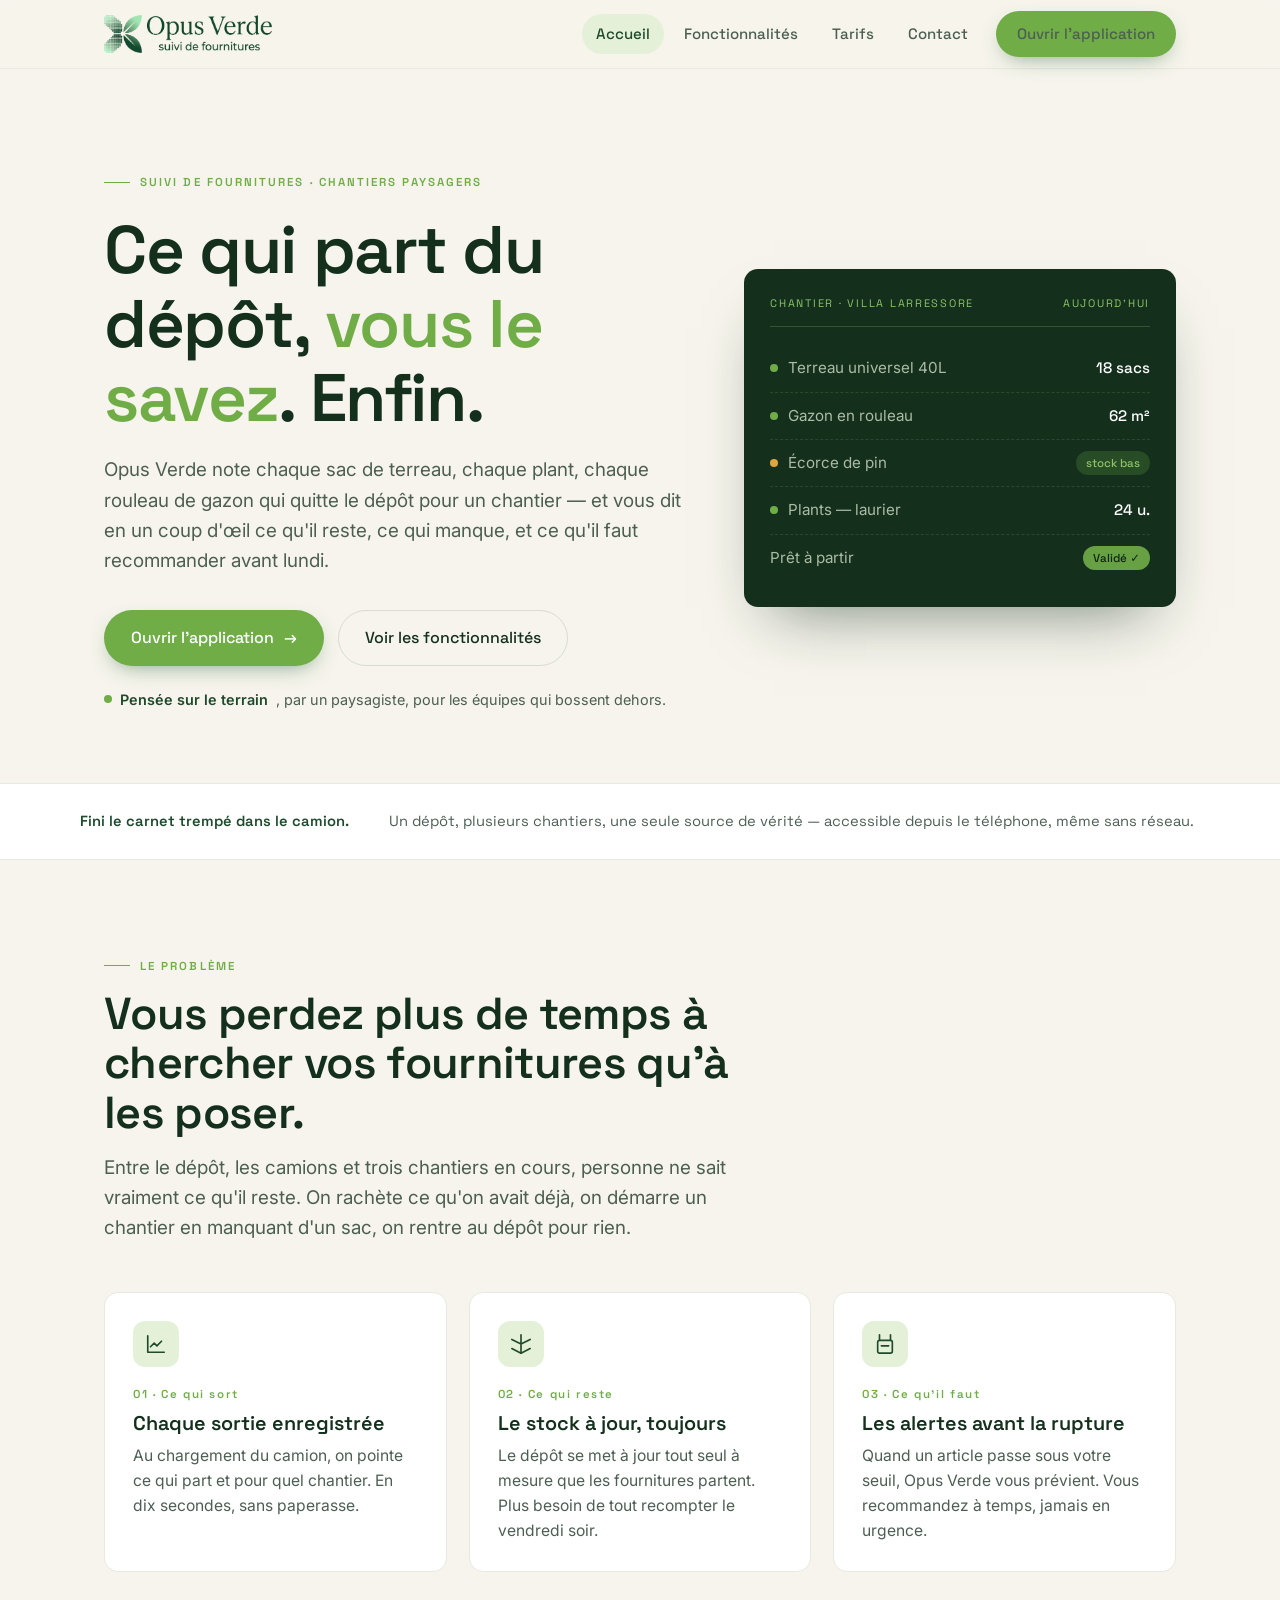
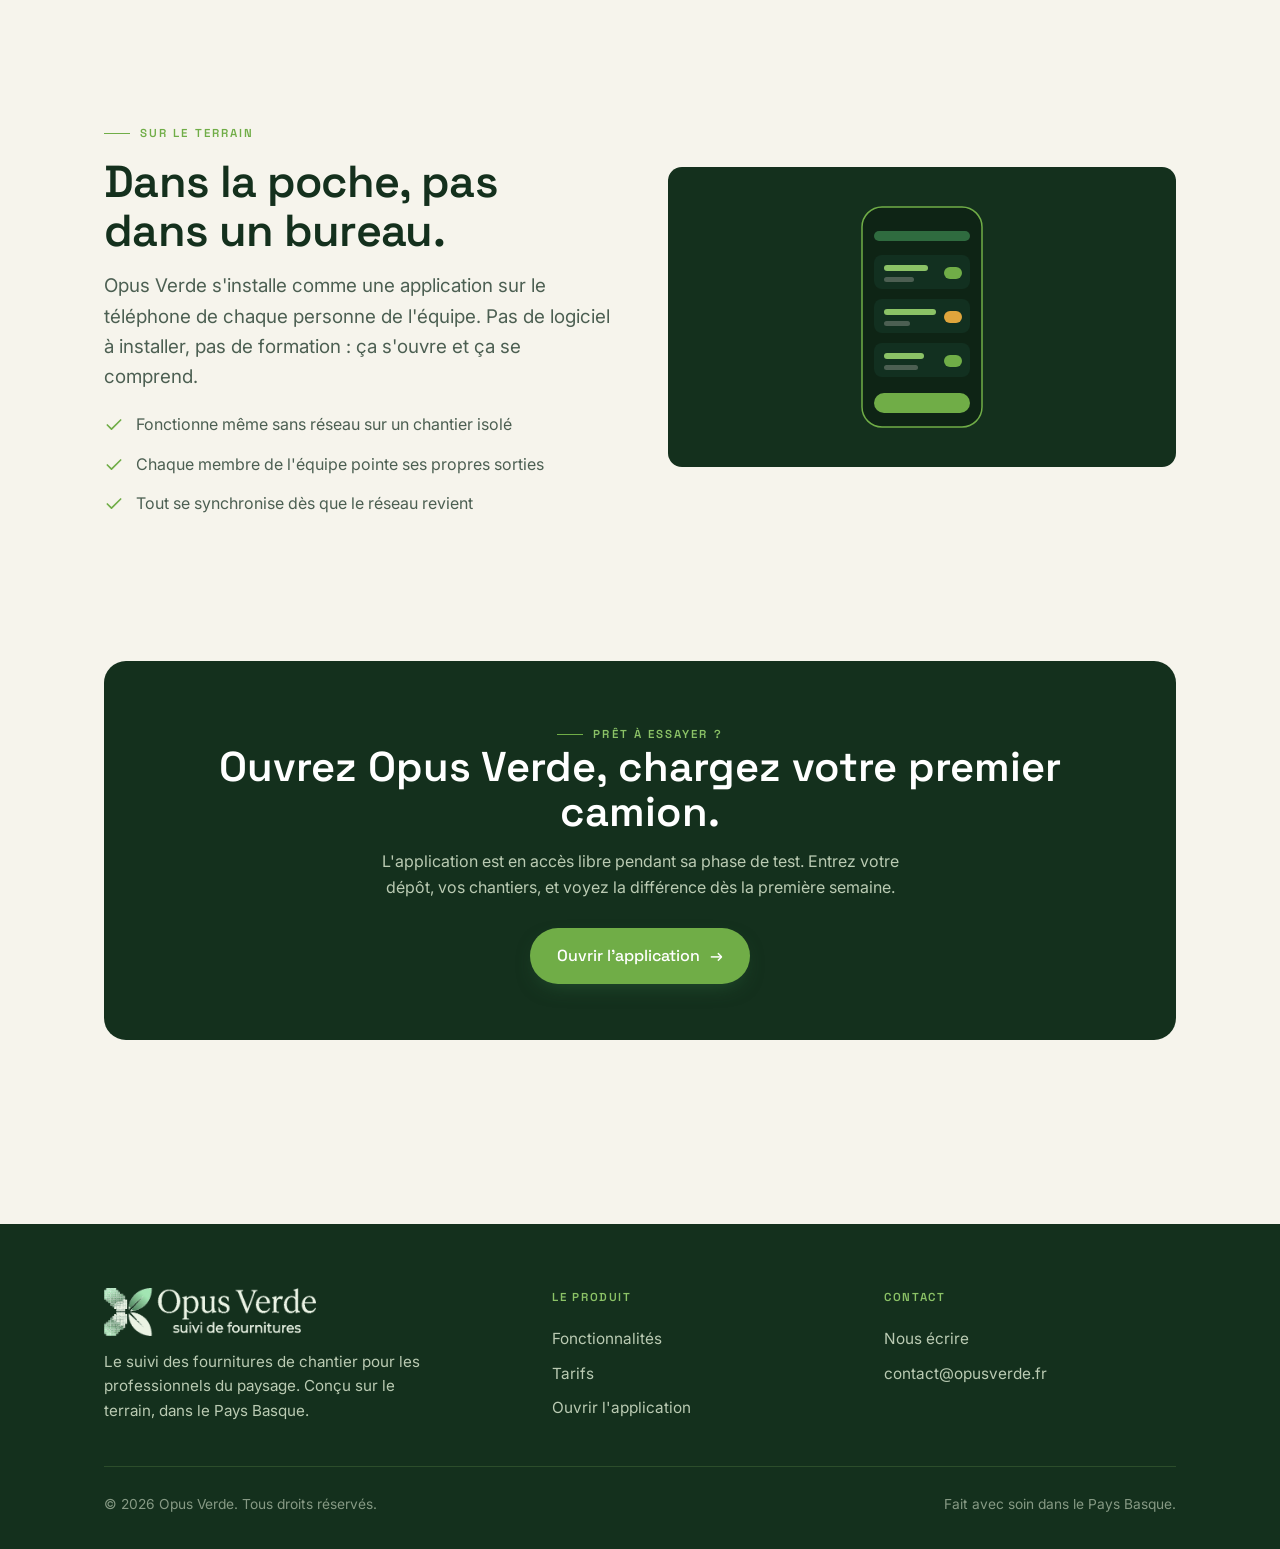
==== index.html @ 8585f1fd "Add files via upload" ====
<!DOCTYPE html>
<html lang="fr">
<head>
<meta charset="UTF-8">
<meta name="viewport" content="width=device-width, initial-scale=1.0">
<title>Opus Verde — Le suivi des fournitures de chantier, enfin sous contrôle</title>
<meta name="description" content="Opus Verde est l'application qui suit vos fournitures de chantier paysager en temps réel : ce qui part, ce qui manque, ce qu'il faut recommander. Conçue par un paysagiste, pour les paysagistes.">
<link rel="preconnect" href="https://fonts.googleapis.com">
<link rel="preconnect" href="https://fonts.gstatic.com" crossorigin>
<link href="https://fonts.googleapis.com/css2?family=Space+Grotesk:wght@400;500;600;700&family=Inter:wght@400;500;600&display=swap" rel="stylesheet">
<link rel="stylesheet" href="styles.css">
</head>
<body>

<header class="site-header">
  <div class="container nav">
    <a href="index.html" class="brand" aria-label="Opus Verde, accueil">
      <img src="logo-opusverde.png" alt="Opus Verde — suivi de fournitures" class="brand__logo">
    </a>
    <button class="nav__toggle" aria-label="Ouvrir le menu" aria-expanded="false">
      <svg width="20" height="20" viewBox="0 0 24 24" fill="none" stroke="currentColor" stroke-width="2" stroke-linecap="round"><path d="M4 6h16M4 12h16M4 18h16"/></svg>
    </button>
    <nav class="nav__links">
      <a href="index.html" class="is-active">Accueil</a>
      <a href="fonctionnalites.html">Fonctionnalités</a>
      <a href="tarifs.html">Tarifs</a>
      <a href="contact.html">Contact</a>
      <a class="btn btn--primary" href="https://appli.opusverde.fr">Ouvrir l'application</a>
    </nav>
  </div>
</header>

<main>
  <!-- HERO -->
  <section class="hero">
    <div class="container hero__grid">
      <div>
        <span class="eyebrow">Suivi de fournitures · chantiers paysagers</span>
        <h1 class="h-display hero__title">Ce qui part du dépôt, <em>vous le savez</em>. Enfin.</h1>
        <p class="lead">Opus Verde note chaque sac de terreau, chaque plant, chaque rouleau de gazon qui quitte le dépôt pour un chantier — et vous dit en un coup d'œil ce qu'il reste, ce qui manque, et ce qu'il faut recommander avant lundi.</p>
        <div class="hero__cta">
          <a class="btn btn--primary" href="https://appli.opusverde.fr">Ouvrir l'application <span class="btn__arrow">→</span></a>
          <a class="btn btn--ghost" href="fonctionnalites.html">Voir les fonctionnalités</a>
        </div>
        <p class="hero__note"><span class="dot"></span> <strong>Pensée sur le terrain</strong>, par un paysagiste, pour les équipes qui bossent dehors.</p>
      </div>

      <!-- Signature : carte type "fiche de chantier" -->
      <div class="fieldcard" aria-hidden="true">
        <div class="fieldcard__head">
          <span class="fieldcard__tag">Chantier · Villa Larressore</span>
          <span class="fieldcard__tag">Aujourd'hui</span>
        </div>
        <div class="fieldcard__row">
          <span class="label"><span class="dot"></span> Terreau universel 40L</span>
          <span class="val">18 sacs</span>
        </div>
        <div class="fieldcard__row">
          <span class="label"><span class="dot"></span> Gazon en rouleau</span>
          <span class="val">62 m²</span>
        </div>
        <div class="fieldcard__row">
          <span class="label"><span class="dot dot--low"></span> Écorce de pin</span>
          <span class="chip">stock bas</span>
        </div>
        <div class="fieldcard__row">
          <span class="label"><span class="dot"></span> Plants — laurier</span>
          <span class="val">24 u.</span>
        </div>
        <div class="fieldcard__row">
          <span class="label">Prêt à partir</span>
          <span class="chip chip--ok">Validé ✓</span>
        </div>
      </div>
    </div>
  </section>

  <!-- STRIP -->
  <div class="strip">
    <div class="container strip__inner">
      <b>Fini le carnet trempé dans le camion.</b>
      <span>Un dépôt, plusieurs chantiers, une seule source de vérité — accessible depuis le téléphone, même sans réseau.</span>
    </div>
  </div>

  <!-- PROBLÈME / VALEUR -->
  <section class="section">
    <div class="container">
      <div style="max-width: 640px;">
        <span class="eyebrow">Le problème</span>
        <h2 class="section-title">Vous perdez plus de temps à chercher vos fournitures qu'à les poser.</h2>
        <p class="lead" style="margin-top:16px;">Entre le dépôt, les camions et trois chantiers en cours, personne ne sait vraiment ce qu'il reste. On rachète ce qu'on avait déjà, on démarre un chantier en manquant d'un sac, on rentre au dépôt pour rien.</p>
      </div>

      <div class="grid-3" style="margin-top:48px;">
        <div class="card reveal">
          <div class="card__icon">
            <svg width="22" height="22" viewBox="0 0 24 24" fill="none" stroke="currentColor" stroke-width="1.8" stroke-linecap="round" stroke-linejoin="round"><path d="M3 3v18h18"/><path d="M18 9l-5 5-3-3-4 4"/></svg>
          </div>
          <div class="card__num">01 · Ce qui sort</div>
          <h3>Chaque sortie enregistrée</h3>
          <p>Au chargement du camion, on pointe ce qui part et pour quel chantier. En dix secondes, sans paperasse.</p>
        </div>
        <div class="card reveal">
          <div class="card__icon">
            <svg width="22" height="22" viewBox="0 0 24 24" fill="none" stroke="currentColor" stroke-width="1.8" stroke-linecap="round" stroke-linejoin="round"><path d="M12 2v20M2 7l10 5 10-5"/><path d="M2 17l10 5 10-5"/></svg>
          </div>
          <div class="card__num">02 · Ce qui reste</div>
          <h3>Le stock à jour, toujours</h3>
          <p>Le dépôt se met à jour tout seul à mesure que les fournitures partent. Plus besoin de tout recompter le vendredi soir.</p>
        </div>
        <div class="card reveal">
          <div class="card__icon">
            <svg width="22" height="22" viewBox="0 0 24 24" fill="none" stroke="currentColor" stroke-width="1.8" stroke-linecap="round" stroke-linejoin="round"><path d="M6 2v6M18 2v6"/><rect x="4" y="8" width="16" height="14" rx="2"/><path d="M8 14h8"/></svg>
          </div>
          <div class="card__num">03 · Ce qu'il faut</div>
          <h3>Les alertes avant la rupture</h3>
          <p>Quand un article passe sous votre seuil, Opus Verde vous prévient. Vous recommandez à temps, jamais en urgence.</p>
        </div>
      </div>
    </div>
  </section>

  <!-- SPLIT : accessible partout -->
  <section class="section section--tight">
    <div class="container split">
      <div>
        <span class="eyebrow">Sur le terrain</span>
        <h2 class="section-title">Dans la poche, pas dans un bureau.</h2>
        <p class="lead" style="margin-top:16px;">Opus Verde s'installe comme une application sur le téléphone de chaque personne de l'équipe. Pas de logiciel à installer, pas de formation : ça s'ouvre et ça se comprend.</p>
        <ul>
          <li><svg width="20" height="20" viewBox="0 0 24 24" fill="none" stroke="currentColor" stroke-width="2" stroke-linecap="round" stroke-linejoin="round"><path d="M20 6L9 17l-5-5"/></svg> Fonctionne même sans réseau sur un chantier isolé</li>
          <li><svg width="20" height="20" viewBox="0 0 24 24" fill="none" stroke="currentColor" stroke-width="2" stroke-linecap="round" stroke-linejoin="round"><path d="M20 6L9 17l-5-5"/></svg> Chaque membre de l'équipe pointe ses propres sorties</li>
          <li><svg width="20" height="20" viewBox="0 0 24 24" fill="none" stroke="currentColor" stroke-width="2" stroke-linecap="round" stroke-linejoin="round"><path d="M20 6L9 17l-5-5"/></svg> Tout se synchronise dès que le réseau revient</li>
        </ul>
      </div>
      <div class="split__media">
        <!-- petite illustration "téléphone" -->
        <svg width="180" height="240" viewBox="0 0 180 240" fill="none" xmlns="http://www.w3.org/2000/svg" aria-hidden="true">
          <rect x="30" y="10" width="120" height="220" rx="20" fill="#0e2415" stroke="#70AD47" stroke-width="1.5"/>
          <rect x="42" y="34" width="96" height="10" rx="5" fill="#2f6b3f"/>
          <rect x="42" y="58" width="96" height="34" rx="8" fill="#123020"/>
          <rect x="52" y="68" width="44" height="6" rx="3" fill="#8bc266"/>
          <rect x="52" y="80" width="30" height="5" rx="2.5" fill="#4c5f52"/>
          <rect x="112" y="70" width="18" height="12" rx="6" fill="#70AD47"/>
          <rect x="42" y="102" width="96" height="34" rx="8" fill="#123020"/>
          <rect x="52" y="112" width="52" height="6" rx="3" fill="#8bc266"/>
          <rect x="52" y="124" width="26" height="5" rx="2.5" fill="#4c5f52"/>
          <rect x="112" y="114" width="18" height="12" rx="6" fill="#e0a53c"/>
          <rect x="42" y="146" width="96" height="34" rx="8" fill="#123020"/>
          <rect x="52" y="156" width="40" height="6" rx="3" fill="#8bc266"/>
          <rect x="52" y="168" width="34" height="5" rx="2.5" fill="#4c5f52"/>
          <rect x="112" y="158" width="18" height="12" rx="6" fill="#70AD47"/>
          <rect x="42" y="196" width="96" height="20" rx="10" fill="#70AD47"/>
        </svg>
      </div>
    </div>
  </section>

  <!-- CTA -->
  <section class="section">
    <div class="container">
      <div class="cta-band reveal">
        <span class="eyebrow" style="color:var(--brand-400); justify-content:center;">Prêt à essayer ?</span>
        <h2>Ouvrez Opus Verde, chargez votre premier camion.</h2>
        <p>L'application est en accès libre pendant sa phase de test. Entrez votre dépôt, vos chantiers, et voyez la différence dès la première semaine.</p>
        <a class="btn btn--primary" href="https://appli.opusverde.fr">Ouvrir l'application <span class="btn__arrow">→</span></a>
      </div>
    </div>
  </section>
</main>

<footer class="site-footer">
  <div class="container">
    <div class="footer-grid">
      <div>
        <a href="index.html" class="brand brand--footer" aria-label="Opus Verde, accueil">
          <img src="logo-opusverde-clair.png" alt="Opus Verde — suivi de fournitures" class="brand__logo">
        </a>
        <p>Le suivi des fournitures de chantier pour les professionnels du paysage. Conçu sur le terrain, dans le Pays Basque.</p>
      </div>
      <div class="footer-col">
        <h4>Le produit</h4>
        <a href="fonctionnalites.html">Fonctionnalités</a>
        <a href="tarifs.html">Tarifs</a>
        <a href="https://appli.opusverde.fr">Ouvrir l'application</a>
      </div>
      <div class="footer-col">
        <h4>Contact</h4>
        <a href="contact.html">Nous écrire</a>
        <a href="mailto:contact@opusverde.fr">contact@opusverde.fr</a>
      </div>
    </div>
    <div class="footer-bottom">
      <span>© <span data-year>2026</span> Opus Verde. Tous droits réservés.</span>
      <span>Fait avec soin dans le Pays Basque.</span>
    </div>
  </div>
</footer>

<script src="main.js"></script>
</body>
</html>
---- styles.css ----
/* ==========================================================================
   Opus Verde — site vitrine
   Système de design commun à toutes les pages
   ========================================================================== */

:root {
  /* Palette — vert forêt profond + vert de marque vif + terre claire */
  --forest-900: #14301d;   /* fond sombre, texte sur clair */
  --forest-700: #1f4a2c;
  --forest-500: #2f6b3f;
  --brand-500:  #70AD47;   /* vert de marque Opus Verde */
  --brand-400:  #8bc266;
  --brand-100:  #e4f1d8;
  --paper:      #f6f4ec;   /* fond papier / terre claire */
  --paper-card: #ffffff;
  --ink:        #1a2b1f;   /* texte principal */
  --ink-soft:   #4c5f52;   /* texte secondaire */
  --line:       #d8dccf;   /* filets fins */
  --line-soft:  #e8eae0;

  --font-display: "Space Grotesk", "Segoe UI", system-ui, sans-serif;
  --font-body:    "Inter", "Segoe UI", system-ui, sans-serif;

  --radius: 14px;
  --radius-sm: 8px;
  --maxw: 1120px;
}

* { box-sizing: border-box; margin: 0; padding: 0; }

html { scroll-behavior: smooth; }

body {
  font-family: var(--font-body);
  color: var(--ink);
  background: var(--paper);
  line-height: 1.6;
  -webkit-font-smoothing: antialiased;
  text-rendering: optimizeLegibility;
}

a { color: inherit; text-decoration: none; }

img, svg { display: block; }

/* ---- Layout helpers ---- */
.container {
  width: 100%;
  max-width: var(--maxw);
  margin: 0 auto;
  padding: 0 24px;
}

.section { padding: 88px 0; }
.section--tight { padding: 56px 0; }

.eyebrow {
  font-family: var(--font-display);
  font-size: 0.72rem;
  letter-spacing: 0.18em;
  text-transform: uppercase;
  color: var(--brand-500);
  font-weight: 600;
  display: inline-flex;
  align-items: center;
  gap: 10px;
}
.eyebrow::before {
  content: "";
  width: 26px;
  height: 1px;
  background: var(--brand-500);
}

h1, h2, h3 { font-family: var(--font-display); font-weight: 600; line-height: 1.1; color: var(--forest-900); }

.h-display {
  font-size: clamp(2.4rem, 6vw, 4.2rem);
  letter-spacing: -0.02em;
}
h2.section-title {
  font-size: clamp(1.8rem, 3.5vw, 2.8rem);
  letter-spacing: -0.015em;
  margin-top: 14px;
}

.lead {
  font-size: 1.18rem;
  color: var(--ink-soft);
  max-width: 60ch;
}

/* ---- Buttons ---- */
.btn {
  display: inline-flex;
  align-items: center;
  gap: 10px;
  font-family: var(--font-display);
  font-weight: 500;
  font-size: 1rem;
  padding: 14px 26px;
  border-radius: 999px;
  border: 1px solid transparent;
  cursor: pointer;
  transition: transform 0.15s ease, background 0.15s ease, box-shadow 0.15s ease;
}
.btn:active { transform: translateY(1px); }

.btn--primary {
  background: var(--brand-500);
  color: #fff;
  box-shadow: 0 8px 22px -10px rgba(47, 107, 63, 0.7);
}
.btn--primary:hover { background: var(--forest-500); }

.btn--ghost {
  background: transparent;
  color: var(--forest-900);
  border-color: var(--line);
}
.btn--ghost:hover { border-color: var(--forest-500); background: #fff; }

.btn__arrow { transition: transform 0.15s ease; }
.btn:hover .btn__arrow { transform: translateX(3px); }

/* ==========================================================================
   Header / nav
   ========================================================================== */
.site-header {
  position: sticky;
  top: 0;
  z-index: 50;
  background: rgba(246, 244, 236, 0.82);
  backdrop-filter: saturate(140%) blur(10px);
  border-bottom: 1px solid var(--line-soft);
}
.nav {
  display: flex;
  align-items: center;
  justify-content: space-between;
  height: 68px;
}
.brand {
  display: inline-flex;
  align-items: center;
}
.brand__logo {
  height: 38px;
  width: auto;
  display: block;
}
.brand--footer { margin-bottom: 14px; }
.brand--footer .brand__logo { height: 48px; }

.nav__links {
  display: flex;
  align-items: center;
  gap: 6px;
}
.nav__links a {
  font-family: var(--font-display);
  font-size: 0.94rem;
  font-weight: 500;
  color: var(--ink-soft);
  padding: 8px 14px;
  border-radius: 999px;
  transition: color 0.15s ease, background 0.15s ease;
}
.nav__links a:hover { color: var(--forest-900); background: var(--brand-100); }
.nav__links a.is-active { color: var(--forest-700); background: var(--brand-100); }
.nav__links .btn { padding: 10px 20px; margin-left: 8px; }

.nav__toggle {
  display: none;
  background: none;
  border: 1px solid var(--line);
  border-radius: var(--radius-sm);
  width: 42px; height: 42px;
  cursor: pointer;
  color: var(--forest-900);
}

@media (max-width: 860px) {
  .nav__toggle { display: inline-flex; align-items: center; justify-content: center; }
  .nav__links {
    position: absolute;
    top: 68px; left: 0; right: 0;
    flex-direction: column;
    align-items: stretch;
    gap: 2px;
    background: var(--paper);
    border-bottom: 1px solid var(--line-soft);
    padding: 12px 24px 20px;
    display: none;
  }
  .nav__links.is-open { display: flex; }
  .nav__links a { padding: 12px 14px; }
  .nav__links .btn { margin: 8px 0 0; justify-content: center; }
}

/* ==========================================================================
   Hero
   ========================================================================== */
.hero { position: relative; overflow: hidden; padding: 96px 0 72px; }
.hero__grid {
  display: grid;
  grid-template-columns: 1.15fr 0.85fr;
  gap: 56px;
  align-items: center;
}
.hero__title { margin: 22px 0 20px; }
.hero__title em {
  font-style: normal;
  color: var(--brand-500);
}
.hero__cta { display: flex; gap: 14px; margin-top: 34px; flex-wrap: wrap; }
.hero__note {
  margin-top: 22px;
  font-size: 0.9rem;
  color: var(--ink-soft);
  display: flex; align-items: center; gap: 8px;
}
.hero__note strong { color: var(--forest-700); font-weight: 600; }

/* Field-guide card — signature element */
.fieldcard {
  background: var(--forest-900);
  border-radius: var(--radius);
  padding: 26px;
  color: var(--brand-100);
  position: relative;
  box-shadow: 0 30px 60px -30px rgba(20, 48, 29, 0.6);
}
.fieldcard__head {
  display: flex; justify-content: space-between; align-items: baseline;
  border-bottom: 1px solid rgba(139, 194, 102, 0.25);
  padding-bottom: 14px; margin-bottom: 18px;
}
.fieldcard__tag {
  font-family: var(--font-display);
  font-size: 0.68rem; letter-spacing: 0.16em; text-transform: uppercase;
  color: var(--brand-400);
}
.fieldcard__row {
  display: flex; align-items: center; justify-content: space-between;
  padding: 11px 0;
  border-bottom: 1px dashed rgba(139, 194, 102, 0.18);
  font-size: 0.95rem;
}
.fieldcard__row:last-child { border-bottom: none; }
.fieldcard__row .label { color: rgba(228, 241, 216, 0.72); display: flex; align-items: center; gap: 10px; }
.fieldcard__row .val { font-family: var(--font-display); font-weight: 500; color: #fff; }
.chip {
  font-family: var(--font-display);
  font-size: 0.72rem; font-weight: 500;
  padding: 3px 10px; border-radius: 999px;
  background: rgba(112, 173, 71, 0.22); color: var(--brand-400);
}
.chip--ok { background: rgba(112, 173, 71, 0.9); color: #0e2415; }
.dot { width: 8px; height: 8px; border-radius: 50%; background: var(--brand-500); flex: none; }
.dot--low { background: #e0a53c; }

@media (max-width: 860px) {
  .hero__grid { grid-template-columns: 1fr; gap: 40px; }
}

/* ==========================================================================
   Logos / trust strip
   ========================================================================== */
.strip {
  border-top: 1px solid var(--line-soft);
  border-bottom: 1px solid var(--line-soft);
  background: #fff;
}
.strip__inner {
  display: flex; align-items: center; gap: 40px; flex-wrap: wrap;
  padding: 26px 0;
  font-family: var(--font-display);
  color: var(--ink-soft);
  font-size: 0.92rem;
}
.strip__inner b { color: var(--forest-700); font-weight: 600; }

/* ==========================================================================
   Feature blocks
   ========================================================================== */
.grid-3 {
  display: grid;
  grid-template-columns: repeat(3, 1fr);
  gap: 22px;
}
.grid-2 {
  display: grid;
  grid-template-columns: repeat(2, 1fr);
  gap: 22px;
}
.card {
  background: var(--paper-card);
  border: 1px solid var(--line-soft);
  border-radius: var(--radius);
  padding: 28px;
  transition: transform 0.18s ease, box-shadow 0.18s ease, border-color 0.18s ease;
}
.card:hover {
  transform: translateY(-3px);
  box-shadow: 0 20px 40px -28px rgba(20, 48, 29, 0.5);
  border-color: var(--line);
}
.card__icon {
  width: 46px; height: 46px;
  border-radius: 12px;
  background: var(--brand-100);
  color: var(--forest-700);
  display: flex; align-items: center; justify-content: center;
  margin-bottom: 18px;
}
.card__num {
  font-family: var(--font-display);
  font-size: 0.72rem; letter-spacing: 0.14em;
  color: var(--brand-500); font-weight: 600;
  margin-bottom: 10px;
}
.card h3 { font-size: 1.24rem; margin-bottom: 8px; }
.card p { color: var(--ink-soft); font-size: 0.98rem; }

.card--soon { position: relative; }
.card--soon .card__badge {
  position: absolute; top: 20px; right: 20px;
  font-family: var(--font-display);
  font-size: 0.66rem; letter-spacing: 0.12em; text-transform: uppercase;
  color: var(--forest-700);
  background: var(--brand-100);
  padding: 4px 10px; border-radius: 999px;
}

@media (max-width: 860px) {
  .grid-3 { grid-template-columns: 1fr; }
  .grid-2 { grid-template-columns: 1fr; }
}

/* ==========================================================================
   Split / alternating content
   ========================================================================== */
.split {
  display: grid;
  grid-template-columns: 1fr 1fr;
  gap: 56px;
  align-items: center;
}
.split--rev .split__media { order: -1; }
.split__media {
  background: var(--forest-900);
  border-radius: var(--radius);
  padding: 30px;
  min-height: 300px;
  display: flex; align-items: center; justify-content: center;
}
.split ul { list-style: none; margin-top: 20px; display: grid; gap: 14px; }
.split li { display: flex; gap: 12px; align-items: flex-start; color: var(--ink-soft); }
.split li svg { flex: none; margin-top: 3px; color: var(--brand-500); }
@media (max-width: 860px) {
  .split { grid-template-columns: 1fr; gap: 34px; }
  .split--rev .split__media { order: 0; }
}

/* ==========================================================================
   CTA band
   ========================================================================== */
.cta-band {
  background: var(--forest-900);
  border-radius: 22px;
  padding: 56px;
  text-align: center;
  color: var(--brand-100);
  position: relative;
  overflow: hidden;
}
.cta-band h2 { color: #fff; font-size: clamp(1.8rem, 3.5vw, 2.6rem); }
.cta-band p { color: rgba(228, 241, 216, 0.8); max-width: 52ch; margin: 14px auto 28px; }
.cta-band .btn--primary { background: var(--brand-500); }
.cta-band .btn--primary:hover { background: var(--brand-400); color: var(--forest-900); }
@media (max-width: 640px) { .cta-band { padding: 40px 24px; } }

/* ==========================================================================
   Pricing
   ========================================================================== */
.price-grid {
  display: grid;
  grid-template-columns: repeat(3, 1fr);
  gap: 22px;
  align-items: stretch;
}
.price {
  background: var(--paper-card);
  border: 1px solid var(--line-soft);
  border-radius: var(--radius);
  padding: 32px 28px;
  display: flex; flex-direction: column;
}
.price--feature {
  border-color: var(--brand-500);
  box-shadow: 0 24px 50px -30px rgba(47, 107, 63, 0.55);
}
.price__tag {
  font-family: var(--font-display);
  font-size: 0.7rem; letter-spacing: 0.14em; text-transform: uppercase;
  color: var(--brand-500); font-weight: 600; margin-bottom: 6px;
}
.price h3 { font-size: 1.4rem; }
.price__amount {
  font-family: var(--font-display);
  font-size: 2.6rem; font-weight: 600; color: var(--forest-900);
  margin: 16px 0 4px; letter-spacing: -0.02em;
}
.price__amount span { font-size: 1rem; color: var(--ink-soft); font-weight: 400; }
.price__desc { color: var(--ink-soft); font-size: 0.95rem; margin-bottom: 20px; min-height: 44px; }
.price ul { list-style: none; display: grid; gap: 12px; margin-bottom: 26px; flex: 1; }
.price li { display: flex; gap: 10px; align-items: flex-start; font-size: 0.95rem; color: var(--ink); }
.price li svg { flex: none; margin-top: 3px; color: var(--brand-500); }
.price .btn { justify-content: center; width: 100%; }
.price--feature .badge-top {
  align-self: flex-start;
  font-family: var(--font-display);
  font-size: 0.66rem; letter-spacing: 0.12em; text-transform: uppercase;
  background: var(--brand-500); color: #fff;
  padding: 4px 12px; border-radius: 999px; margin-bottom: 14px;
}
@media (max-width: 860px) { .price-grid { grid-template-columns: 1fr; } }

.faq { max-width: 760px; margin: 56px auto 0; }
.faq__item { border-bottom: 1px solid var(--line); padding: 22px 0; }
.faq__q { font-family: var(--font-display); font-weight: 500; font-size: 1.08rem; color: var(--forest-900); margin-bottom: 8px; }
.faq__a { color: var(--ink-soft); }

/* ==========================================================================
   Contact
   ========================================================================== */
.contact-grid {
  display: grid;
  grid-template-columns: 1fr 1fr;
  gap: 48px;
  align-items: start;
}
.contact-card {
  background: var(--paper-card);
  border: 1px solid var(--line-soft);
  border-radius: var(--radius);
  padding: 30px;
  display: flex; flex-direction: column; gap: 4px;
}
.contact-card + .contact-card { margin-top: 20px; }
.contact-card .k {
  font-family: var(--font-display);
  font-size: 0.72rem; letter-spacing: 0.14em; text-transform: uppercase;
  color: var(--brand-500); font-weight: 600;
}
.contact-card .v { font-size: 1.25rem; font-family: var(--font-display); color: var(--forest-900); }
.contact-card .v a:hover { color: var(--brand-500); }
.contact-card .sub { color: var(--ink-soft); font-size: 0.94rem; margin-top: 4px; }
@media (max-width: 860px) { .contact-grid { grid-template-columns: 1fr; gap: 30px; } }

/* ==========================================================================
   Page header (interior pages)
   ========================================================================== */
.page-head { padding: 72px 0 20px; }
.page-head h1 { margin: 16px 0 18px; }

/* ==========================================================================
   Footer
   ========================================================================== */
.site-footer {
  background: var(--forest-900);
  color: rgba(228, 241, 216, 0.8);
  margin-top: 96px;
  padding: 64px 0 34px;
}
.footer-grid {
  display: grid;
  grid-template-columns: 1.4fr 1fr 1fr;
  gap: 40px;
  padding-bottom: 40px;
  border-bottom: 1px solid rgba(139, 194, 102, 0.2);
}
.site-footer .brand { color: #fff; margin-bottom: 14px; }
.site-footer p { font-size: 0.95rem; max-width: 34ch; }
.footer-col h4 {
  font-family: var(--font-display);
  font-size: 0.72rem; letter-spacing: 0.14em; text-transform: uppercase;
  color: var(--brand-400); margin-bottom: 16px; font-weight: 600;
}
.footer-col a { display: block; padding: 5px 0; color: rgba(228, 241, 216, 0.8); font-size: 0.96rem; }
.footer-col a:hover { color: #fff; }
.footer-bottom {
  display: flex; justify-content: space-between; align-items: center;
  padding-top: 26px; font-size: 0.86rem; color: rgba(228, 241, 216, 0.55);
  flex-wrap: wrap; gap: 10px;
}
@media (max-width: 860px) { .footer-grid { grid-template-columns: 1fr; gap: 30px; } }

/* ---- Motion ---- */
@media (prefers-reduced-motion: no-preference) {
  .reveal { opacity: 0; transform: translateY(18px); transition: opacity 0.6s ease, transform 0.6s ease; }
  .reveal.is-in { opacity: 1; transform: none; }
}

/* ---- Focus visibility ---- */
:focus-visible { outline: 2px solid var(--brand-500); outline-offset: 3px; border-radius: 4px; }
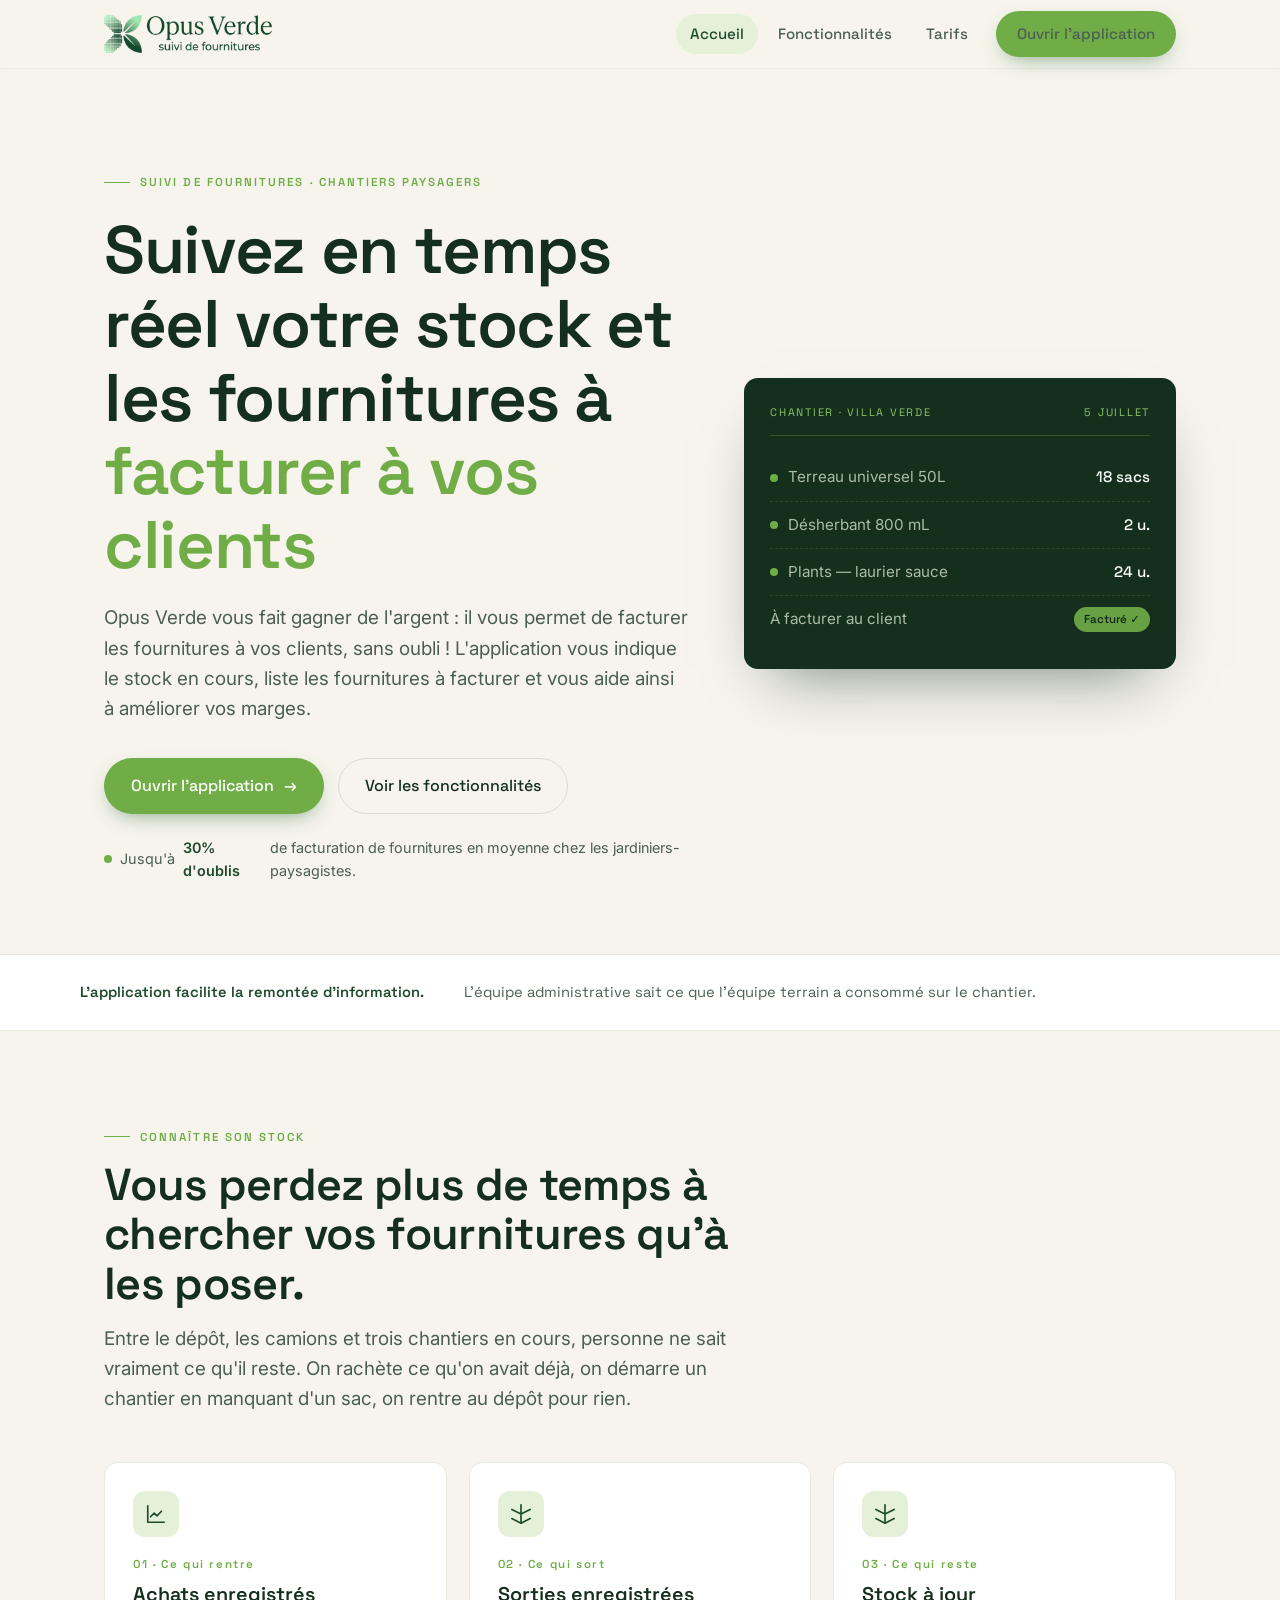
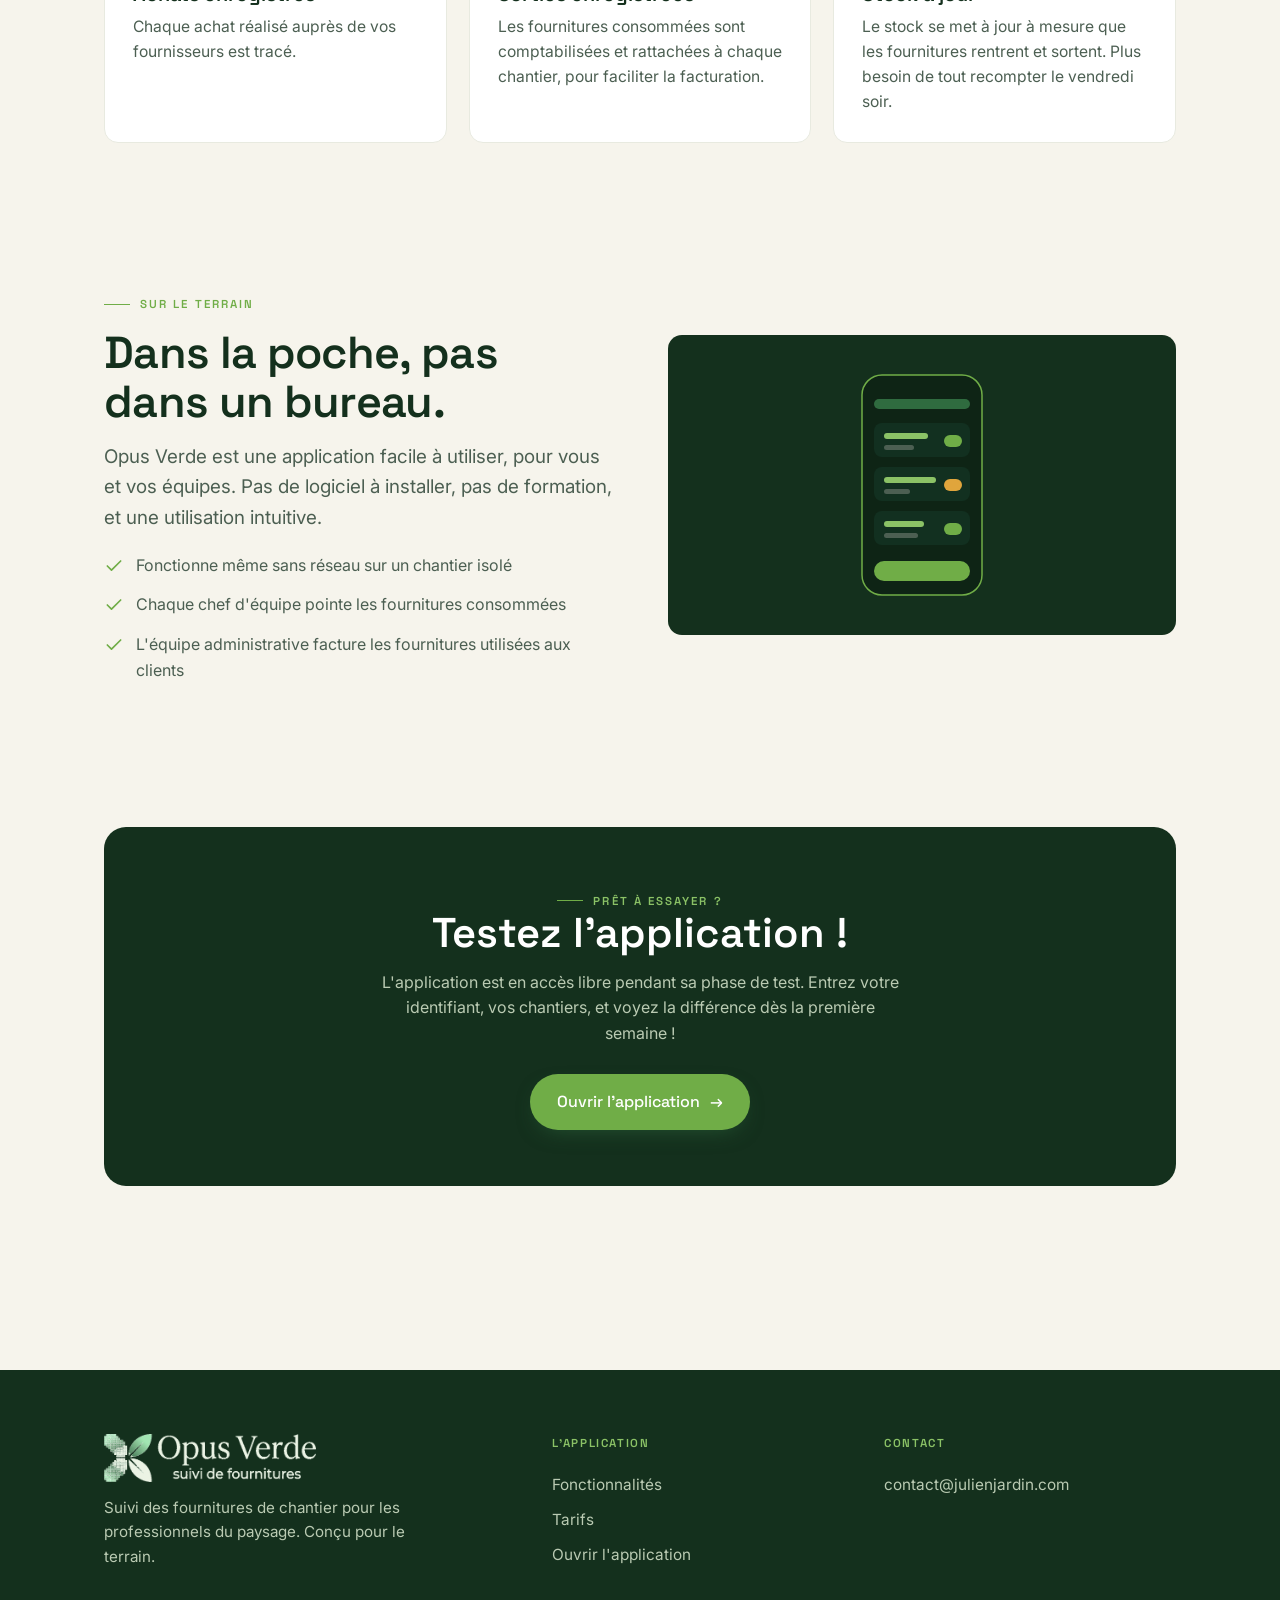
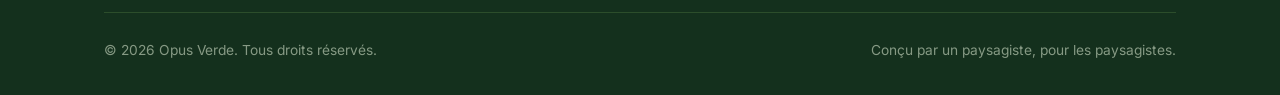
==== commit f76170b6: "Add files via upload" ====
--- a/index.html
+++ b/index.html
@@ -24,7 +24,6 @@
       <a href="index.html" class="is-active">Accueil</a>
       <a href="fonctionnalites.html">Fonctionnalités</a>
       <a href="tarifs.html">Tarifs</a>
-      <a href="contact.html">Contact</a>
       <a class="btn btn--primary" href="https://appli.opusverde.fr">Ouvrir l'application</a>
     </nav>
   </div>
@@ -36,40 +35,36 @@
     <div class="container hero__grid">
       <div>
         <span class="eyebrow">Suivi de fournitures · chantiers paysagers</span>
-        <h1 class="h-display hero__title">Ce qui part du dépôt, <em>vous le savez</em>. Enfin.</h1>
-        <p class="lead">Opus Verde note chaque sac de terreau, chaque plant, chaque rouleau de gazon qui quitte le dépôt pour un chantier — et vous dit en un coup d'œil ce qu'il reste, ce qui manque, et ce qu'il faut recommander avant lundi.</p>
+        <h1 class="h-display hero__title">Suivez en temps réel votre stock et les fournitures à <em>facturer à vos clients</em></h1>
+        <p class="lead">Opus Verde vous fait gagner de l'argent : il vous permet de facturer les fournitures à vos clients, sans oubli ! L'application vous indique le stock en cours, liste les fournitures à facturer et vous aide ainsi à améliorer vos marges.</p>
         <div class="hero__cta">
           <a class="btn btn--primary" href="https://appli.opusverde.fr">Ouvrir l'application <span class="btn__arrow">→</span></a>
           <a class="btn btn--ghost" href="fonctionnalites.html">Voir les fonctionnalités</a>
         </div>
-        <p class="hero__note"><span class="dot"></span> <strong>Pensée sur le terrain</strong>, par un paysagiste, pour les équipes qui bossent dehors.</p>
+        <p class="hero__note"><span class="dot"></span> Jusqu'à <strong>30% d'oublis</strong> de facturation de fournitures en moyenne chez les jardiniers-paysagistes.</p>
       </div>
 
       <!-- Signature : carte type "fiche de chantier" -->
       <div class="fieldcard" aria-hidden="true">
         <div class="fieldcard__head">
-          <span class="fieldcard__tag">Chantier · Villa Larressore</span>
-          <span class="fieldcard__tag">Aujourd'hui</span>
+          <span class="fieldcard__tag">Chantier · Villa Verde</span>
+          <span class="fieldcard__tag">5 juillet</span>
         </div>
         <div class="fieldcard__row">
-          <span class="label"><span class="dot"></span> Terreau universel 40L</span>
+          <span class="label"><span class="dot"></span> Terreau universel 50L</span>
           <span class="val">18 sacs</span>
         </div>
         <div class="fieldcard__row">
-          <span class="label"><span class="dot"></span> Gazon en rouleau</span>
-          <span class="val">62 m²</span>
+          <span class="label"><span class="dot"></span> Désherbant 800 mL</span>
+          <span class="val">2 u.</span>
         </div>
         <div class="fieldcard__row">
-          <span class="label"><span class="dot dot--low"></span> Écorce de pin</span>
-          <span class="chip">stock bas</span>
-        </div>
-        <div class="fieldcard__row">
-          <span class="label"><span class="dot"></span> Plants — laurier</span>
+          <span class="label"><span class="dot"></span> Plants — laurier sauce</span>
           <span class="val">24 u.</span>
         </div>
         <div class="fieldcard__row">
-          <span class="label">Prêt à partir</span>
-          <span class="chip chip--ok">Validé ✓</span>
+          <span class="label">À facturer au client</span>
+          <span class="chip chip--ok">Facturé ✓</span>
         </div>
       </div>
     </div>
@@ -78,8 +73,8 @@
   <!-- STRIP -->
   <div class="strip">
     <div class="container strip__inner">
-      <b>Fini le carnet trempé dans le camion.</b>
-      <span>Un dépôt, plusieurs chantiers, une seule source de vérité — accessible depuis le téléphone, même sans réseau.</span>
+      <b>L'application facilite la remontée d'information.</b>
+      <span>L'équipe administrative sait ce que l'équipe terrain a consommé sur le chantier.</span>
     </div>
   </div>
 
@@ -87,7 +82,7 @@
   <section class="section">
     <div class="container">
       <div style="max-width: 640px;">
-        <span class="eyebrow">Le problème</span>
+        <span class="eyebrow">Connaître son stock</span>
         <h2 class="section-title">Vous perdez plus de temps à chercher vos fournitures qu'à les poser.</h2>
         <p class="lead" style="margin-top:16px;">Entre le dépôt, les camions et trois chantiers en cours, personne ne sait vraiment ce qu'il reste. On rachète ce qu'on avait déjà, on démarre un chantier en manquant d'un sac, on rentre au dépôt pour rien.</p>
       </div>
@@ -97,25 +92,25 @@
           <div class="card__icon">
             <svg width="22" height="22" viewBox="0 0 24 24" fill="none" stroke="currentColor" stroke-width="1.8" stroke-linecap="round" stroke-linejoin="round"><path d="M3 3v18h18"/><path d="M18 9l-5 5-3-3-4 4"/></svg>
           </div>
-          <div class="card__num">01 · Ce qui sort</div>
-          <h3>Chaque sortie enregistrée</h3>
-          <p>Au chargement du camion, on pointe ce qui part et pour quel chantier. En dix secondes, sans paperasse.</p>
+          <div class="card__num">01 · Ce qui rentre</div>
+          <h3>Achats enregistrés</h3>
+          <p>Chaque achat réalisé auprès de vos fournisseurs est tracé.</p>
         </div>
         <div class="card reveal">
           <div class="card__icon">
             <svg width="22" height="22" viewBox="0 0 24 24" fill="none" stroke="currentColor" stroke-width="1.8" stroke-linecap="round" stroke-linejoin="round"><path d="M12 2v20M2 7l10 5 10-5"/><path d="M2 17l10 5 10-5"/></svg>
           </div>
-          <div class="card__num">02 · Ce qui reste</div>
-          <h3>Le stock à jour, toujours</h3>
-          <p>Le dépôt se met à jour tout seul à mesure que les fournitures partent. Plus besoin de tout recompter le vendredi soir.</p>
+          <div class="card__num">02 · Ce qui sort</div>
+          <h3>Sorties enregistrées</h3>
+          <p>Les fournitures consommées sont comptabilisées et rattachées à chaque chantier, pour faciliter la facturation.</p>
         </div>
         <div class="card reveal">
           <div class="card__icon">
-            <svg width="22" height="22" viewBox="0 0 24 24" fill="none" stroke="currentColor" stroke-width="1.8" stroke-linecap="round" stroke-linejoin="round"><path d="M6 2v6M18 2v6"/><rect x="4" y="8" width="16" height="14" rx="2"/><path d="M8 14h8"/></svg>
+            <svg width="22" height="22" viewBox="0 0 24 24" fill="none" stroke="currentColor" stroke-width="1.8" stroke-linecap="round" stroke-linejoin="round"><path d="M12 2v20M2 7l10 5 10-5"/><path d="M2 17l10 5 10-5"/></svg>
           </div>
-          <div class="card__num">03 · Ce qu'il faut</div>
-          <h3>Les alertes avant la rupture</h3>
-          <p>Quand un article passe sous votre seuil, Opus Verde vous prévient. Vous recommandez à temps, jamais en urgence.</p>
+          <div class="card__num">03 · Ce qui reste</div>
+          <h3>Stock à jour</h3>
+          <p>Le stock se met à jour à mesure que les fournitures rentrent et sortent. Plus besoin de tout recompter le vendredi soir.</p>
         </div>
       </div>
     </div>
@@ -127,11 +122,11 @@
       <div>
         <span class="eyebrow">Sur le terrain</span>
         <h2 class="section-title">Dans la poche, pas dans un bureau.</h2>
-        <p class="lead" style="margin-top:16px;">Opus Verde s'installe comme une application sur le téléphone de chaque personne de l'équipe. Pas de logiciel à installer, pas de formation : ça s'ouvre et ça se comprend.</p>
+        <p class="lead" style="margin-top:16px;">Opus Verde est une application facile à utiliser, pour vous et vos équipes. Pas de logiciel à installer, pas de formation, et une utilisation intuitive.</p>
         <ul>
           <li><svg width="20" height="20" viewBox="0 0 24 24" fill="none" stroke="currentColor" stroke-width="2" stroke-linecap="round" stroke-linejoin="round"><path d="M20 6L9 17l-5-5"/></svg> Fonctionne même sans réseau sur un chantier isolé</li>
-          <li><svg width="20" height="20" viewBox="0 0 24 24" fill="none" stroke="currentColor" stroke-width="2" stroke-linecap="round" stroke-linejoin="round"><path d="M20 6L9 17l-5-5"/></svg> Chaque membre de l'équipe pointe ses propres sorties</li>
-          <li><svg width="20" height="20" viewBox="0 0 24 24" fill="none" stroke="currentColor" stroke-width="2" stroke-linecap="round" stroke-linejoin="round"><path d="M20 6L9 17l-5-5"/></svg> Tout se synchronise dès que le réseau revient</li>
+          <li><svg width="20" height="20" viewBox="0 0 24 24" fill="none" stroke="currentColor" stroke-width="2" stroke-linecap="round" stroke-linejoin="round"><path d="M20 6L9 17l-5-5"/></svg> Chaque chef d'équipe pointe les fournitures consommées</li>
+          <li><svg width="20" height="20" viewBox="0 0 24 24" fill="none" stroke="currentColor" stroke-width="2" stroke-linecap="round" stroke-linejoin="round"><path d="M20 6L9 17l-5-5"/></svg> L'équipe administrative facture les fournitures utilisées aux clients</li>
         </ul>
       </div>
       <div class="split__media">
@@ -162,8 +157,8 @@
     <div class="container">
       <div class="cta-band reveal">
         <span class="eyebrow" style="color:var(--brand-400); justify-content:center;">Prêt à essayer ?</span>
-        <h2>Ouvrez Opus Verde, chargez votre premier camion.</h2>
-        <p>L'application est en accès libre pendant sa phase de test. Entrez votre dépôt, vos chantiers, et voyez la différence dès la première semaine.</p>
+        <h2>Testez l'application !</h2>
+        <p>L'application est en accès libre pendant sa phase de test. Entrez votre identifiant, vos chantiers, et voyez la différence dès la première semaine !</p>
         <a class="btn btn--primary" href="https://appli.opusverde.fr">Ouvrir l'application <span class="btn__arrow">→</span></a>
       </div>
     </div>
@@ -177,23 +172,22 @@
         <a href="index.html" class="brand brand--footer" aria-label="Opus Verde, accueil">
           <img src="logo-opusverde-clair.png" alt="Opus Verde — suivi de fournitures" class="brand__logo">
         </a>
-        <p>Le suivi des fournitures de chantier pour les professionnels du paysage. Conçu sur le terrain, dans le Pays Basque.</p>
+        <p>Suivi des fournitures de chantier pour les professionnels du paysage. Conçu pour le terrain.</p>
       </div>
       <div class="footer-col">
-        <h4>Le produit</h4>
+        <h4>L'application</h4>
         <a href="fonctionnalites.html">Fonctionnalités</a>
         <a href="tarifs.html">Tarifs</a>
         <a href="https://appli.opusverde.fr">Ouvrir l'application</a>
       </div>
       <div class="footer-col">
         <h4>Contact</h4>
-        <a href="contact.html">Nous écrire</a>
-        <a href="mailto:contact@opusverde.fr">contact@opusverde.fr</a>
+        <a href="mailto:contact@julienjardin.com">contact@julienjardin.com</a>
       </div>
     </div>
     <div class="footer-bottom">
       <span>© <span data-year>2026</span> Opus Verde. Tous droits réservés.</span>
-      <span>Fait avec soin dans le Pays Basque.</span>
+      <span>Conçu par un paysagiste, pour les paysagistes.</span>
     </div>
   </div>
 </footer>
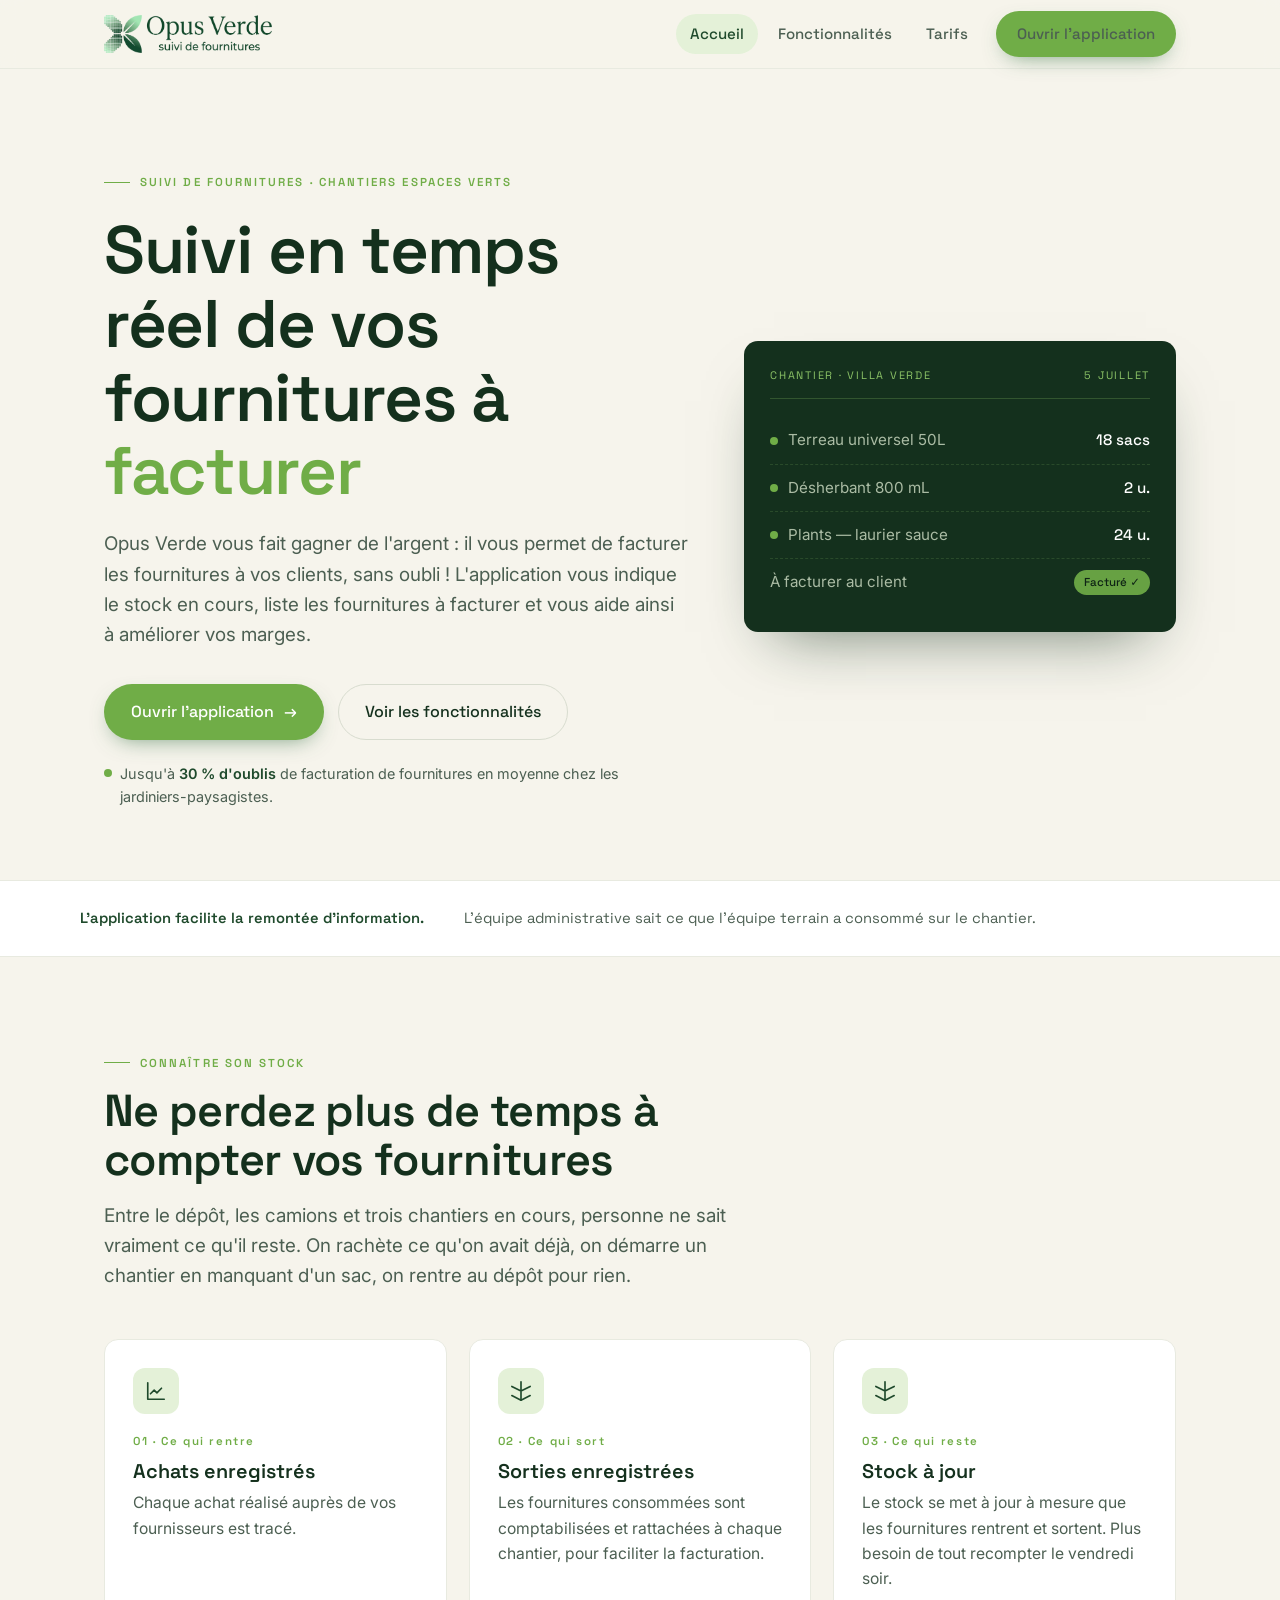
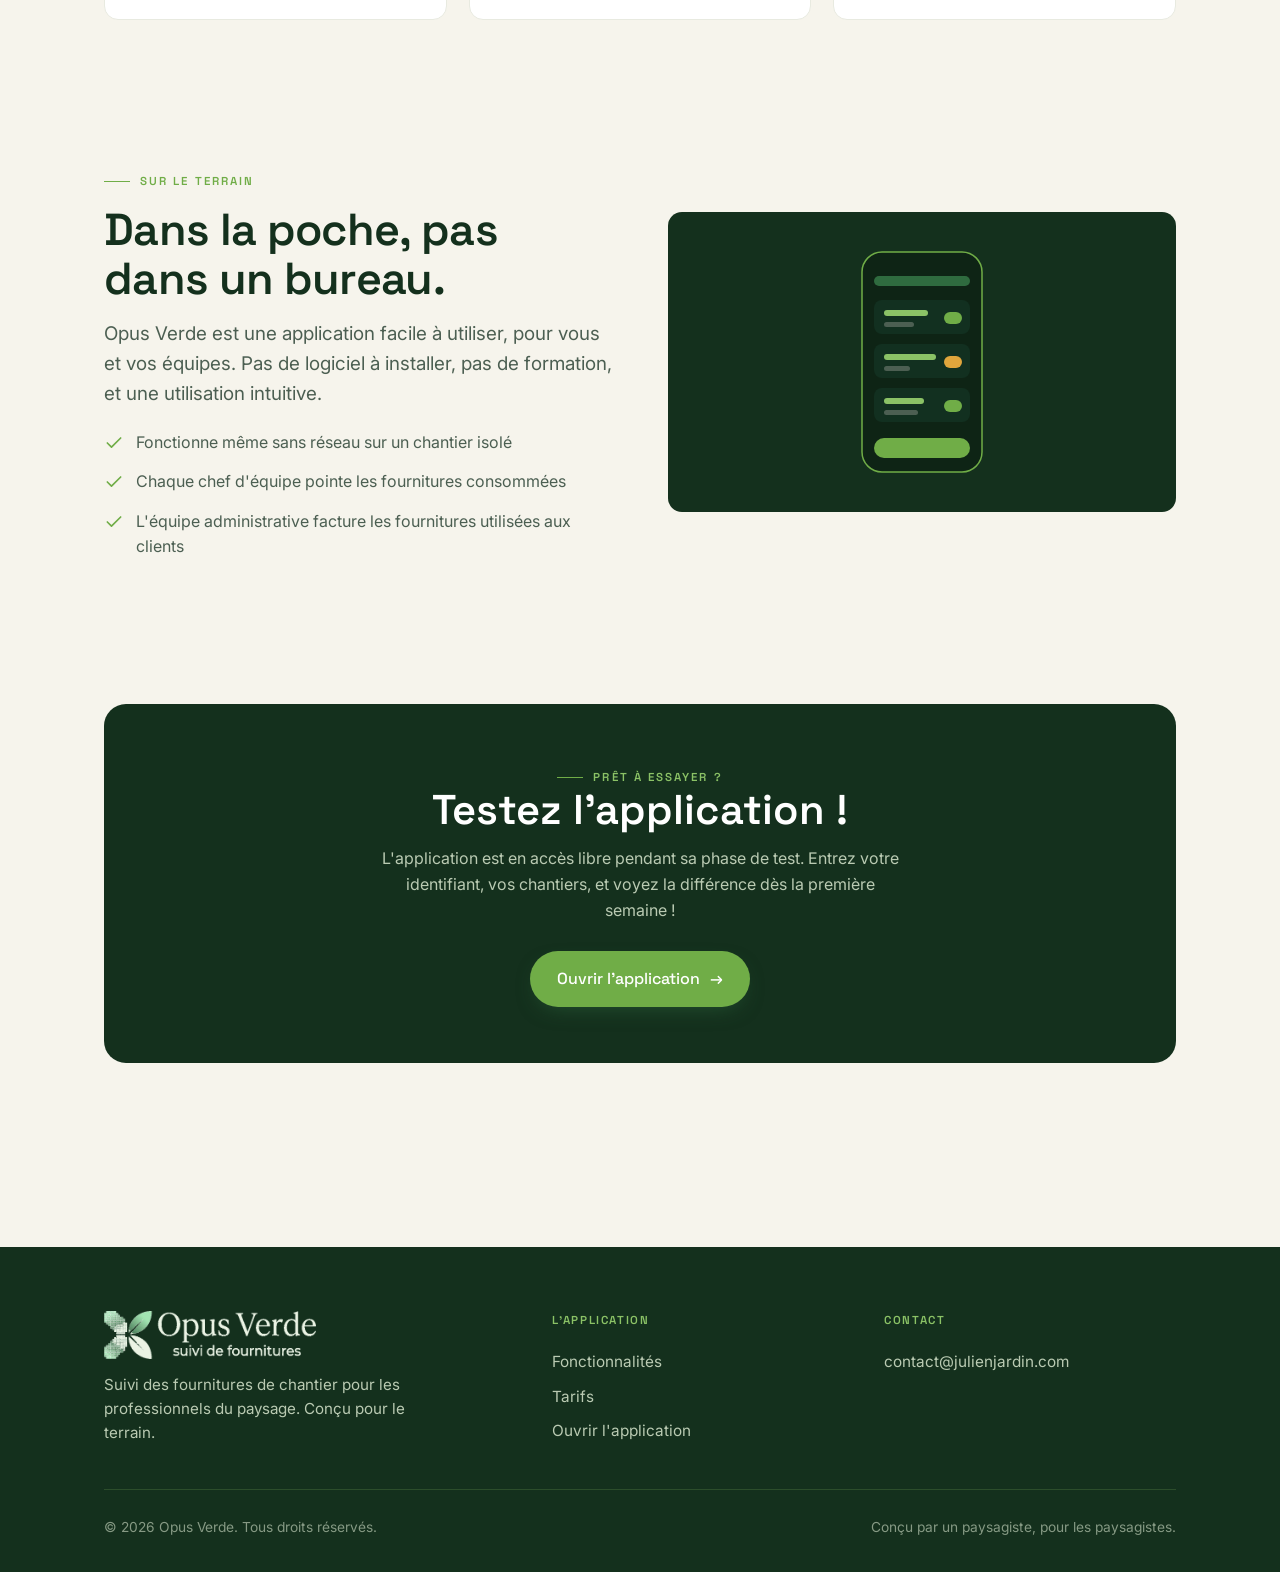
==== commit 6ceebc6b: "Add files via upload" ====
--- a/index.html
+++ b/index.html
@@ -34,14 +34,14 @@
   <section class="hero">
     <div class="container hero__grid">
       <div>
-        <span class="eyebrow">Suivi de fournitures · chantiers paysagers</span>
-        <h1 class="h-display hero__title">Suivez en temps réel votre stock et les fournitures à <em>facturer à vos clients</em></h1>
+        <span class="eyebrow">Suivi de fournitures · chantiers espaces verts</span>
+        <h1 class="h-display hero__title">Suivi en temps réel de vos fournitures à <em>facturer</em></h1>
         <p class="lead">Opus Verde vous fait gagner de l'argent : il vous permet de facturer les fournitures à vos clients, sans oubli ! L'application vous indique le stock en cours, liste les fournitures à facturer et vous aide ainsi à améliorer vos marges.</p>
         <div class="hero__cta">
           <a class="btn btn--primary" href="https://appli.opusverde.fr">Ouvrir l'application <span class="btn__arrow">→</span></a>
           <a class="btn btn--ghost" href="fonctionnalites.html">Voir les fonctionnalités</a>
         </div>
-        <p class="hero__note"><span class="dot"></span> Jusqu'à <strong>30% d'oublis</strong> de facturation de fournitures en moyenne chez les jardiniers-paysagistes.</p>
+        <p class="hero__note"><span class="dot"></span><span>Jusqu'à <strong>30&nbsp;% d'oublis</strong> de facturation de fournitures en moyenne chez les jardiniers-paysagistes.</span></p>
       </div>
 
       <!-- Signature : carte type "fiche de chantier" -->
@@ -83,7 +83,7 @@
     <div class="container">
       <div style="max-width: 640px;">
         <span class="eyebrow">Connaître son stock</span>
-        <h2 class="section-title">Vous perdez plus de temps à chercher vos fournitures qu'à les poser.</h2>
+        <h2 class="section-title">Ne perdez plus de temps à compter vos fournitures</h2>
         <p class="lead" style="margin-top:16px;">Entre le dépôt, les camions et trois chantiers en cours, personne ne sait vraiment ce qu'il reste. On rachète ce qu'on avait déjà, on démarre un chantier en manquant d'un sac, on rentre au dépôt pour rien.</p>
       </div>
 
--- a/styles.css
+++ b/styles.css
@@ -218,9 +218,10 @@
   margin-top: 22px;
   font-size: 0.9rem;
   color: var(--ink-soft);
-  display: flex; align-items: center; gap: 8px;
-}
-.hero__note strong { color: var(--forest-700); font-weight: 600; }
+  display: flex; align-items: flex-start; gap: 8px;
+}
+.hero__note .dot { margin-top: 7px; }
+.hero__note strong { color: var(--forest-700); font-weight: 600; white-space: nowrap; }
 
 /* Field-guide card — signature element */
 .fieldcard {
@@ -396,34 +397,41 @@
   border-radius: var(--radius);
   padding: 32px 28px;
   display: flex; flex-direction: column;
+  position: relative;
 }
 .price--feature {
   border-color: var(--brand-500);
   box-shadow: 0 24px 50px -30px rgba(47, 107, 63, 0.55);
 }
+/* Emplacement réservé au bandeau sur TOUTES les cartes -> lignes alignées */
+.price__ribbon { height: 30px; margin-bottom: 8px; }
 .price__tag {
   font-family: var(--font-display);
   font-size: 0.7rem; letter-spacing: 0.14em; text-transform: uppercase;
   color: var(--brand-500); font-weight: 600; margin-bottom: 6px;
 }
-.price h3 { font-size: 1.4rem; }
+.price h3 { font-size: 1.4rem; min-height: 1.9rem; }
 .price__amount {
   font-family: var(--font-display);
   font-size: 2.6rem; font-weight: 600; color: var(--forest-900);
   margin: 16px 0 4px; letter-spacing: -0.02em;
-}
-.price__amount span { font-size: 1rem; color: var(--ink-soft); font-weight: 400; }
-.price__desc { color: var(--ink-soft); font-size: 0.95rem; margin-bottom: 20px; min-height: 44px; }
-.price ul { list-style: none; display: grid; gap: 12px; margin-bottom: 26px; flex: 1; }
+  min-height: 3.2rem; display: flex; align-items: baseline; flex-wrap: wrap;
+  white-space: nowrap;
+}
+.price__amount span { font-size: 1rem; color: var(--ink-soft); font-weight: 400; margin-left: 6px; }
+.price__desc { color: var(--ink-soft); font-size: 0.95rem; margin-bottom: 20px; min-height: 66px; }
+.price__listhead { padding-top: 4px; border-top: 1px solid var(--line-soft); }
+.price ul { list-style: none; display: grid; gap: 12px; margin: 16px 0 26px; flex: 1; align-content: start; }
 .price li { display: flex; gap: 10px; align-items: flex-start; font-size: 0.95rem; color: var(--ink); }
 .price li svg { flex: none; margin-top: 3px; color: var(--brand-500); }
-.price .btn { justify-content: center; width: 100%; }
+.price .btn { justify-content: center; width: 100%; margin-top: auto; }
 .price--feature .badge-top {
-  align-self: flex-start;
+  display: inline-block;
   font-family: var(--font-display);
   font-size: 0.66rem; letter-spacing: 0.12em; text-transform: uppercase;
   background: var(--brand-500); color: #fff;
-  padding: 4px 12px; border-radius: 999px; margin-bottom: 14px;
+  padding: 5px 12px; border-radius: 999px;
+  line-height: 1;
 }
 @media (max-width: 860px) { .price-grid { grid-template-columns: 1fr; } }
 
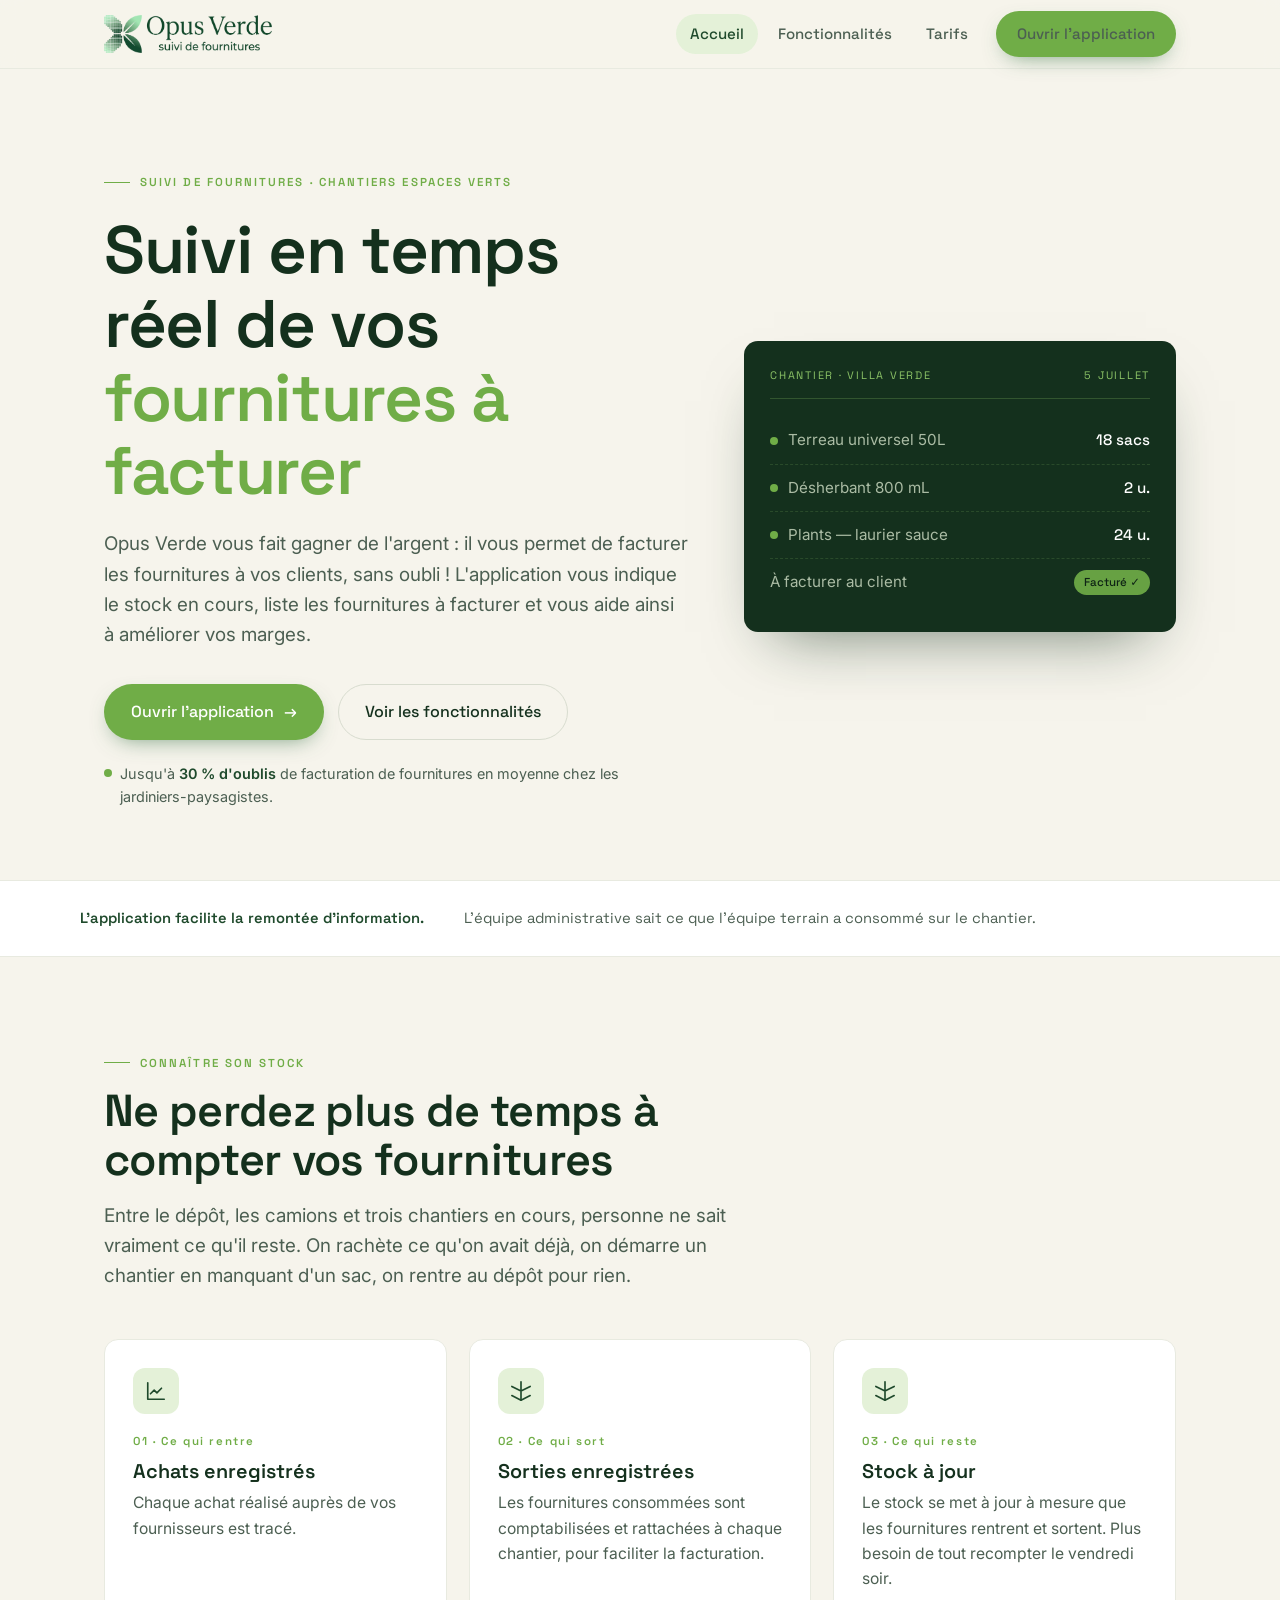
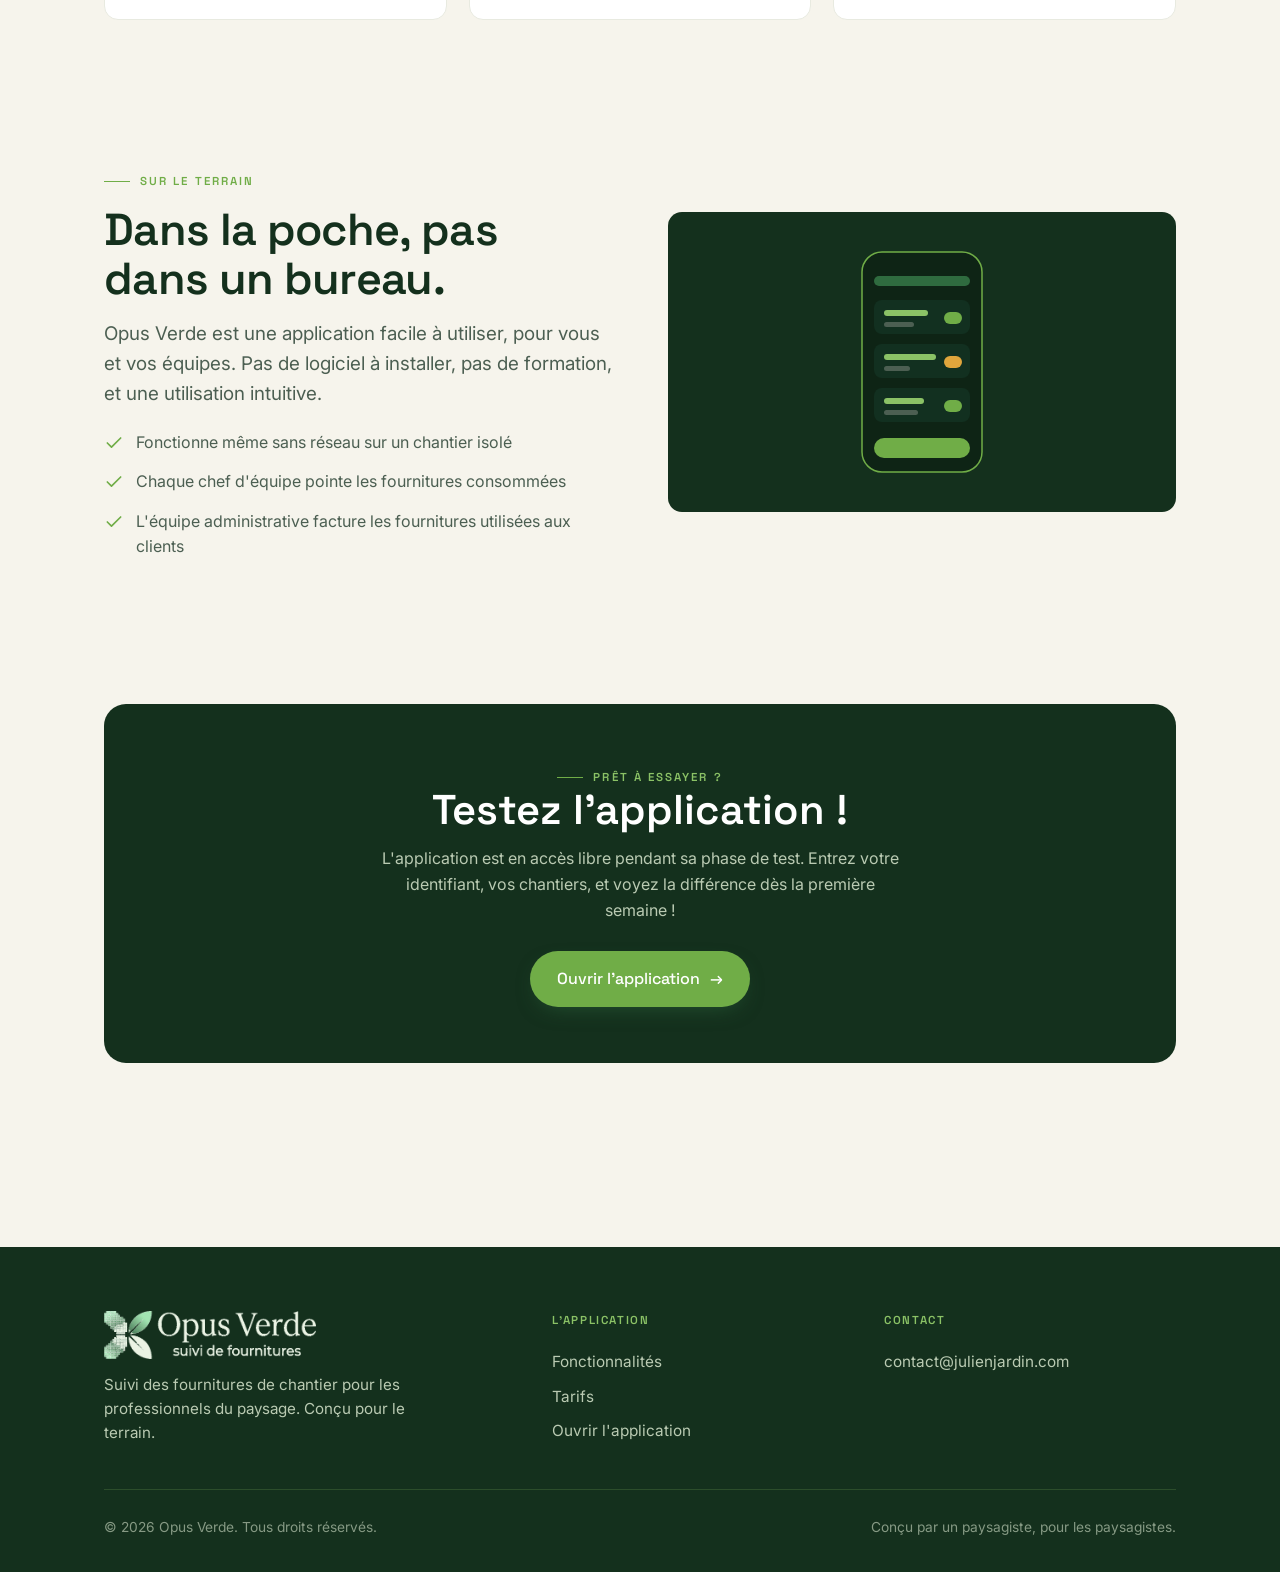
==== commit 58ac45b9: "Update index.html" ====
--- a/index.html
+++ b/index.html
@@ -35,7 +35,7 @@
     <div class="container hero__grid">
       <div>
         <span class="eyebrow">Suivi de fournitures · chantiers espaces verts</span>
-        <h1 class="h-display hero__title">Suivi en temps réel de vos fournitures à <em>facturer</em></h1>
+        <h1 class="h-display hero__title">Suivi en temps réel de vos <em>fournitures à facturer</em></h1>
         <p class="lead">Opus Verde vous fait gagner de l'argent : il vous permet de facturer les fournitures à vos clients, sans oubli ! L'application vous indique le stock en cours, liste les fournitures à facturer et vous aide ainsi à améliorer vos marges.</p>
         <div class="hero__cta">
           <a class="btn btn--primary" href="https://appli.opusverde.fr">Ouvrir l'application <span class="btn__arrow">→</span></a>
